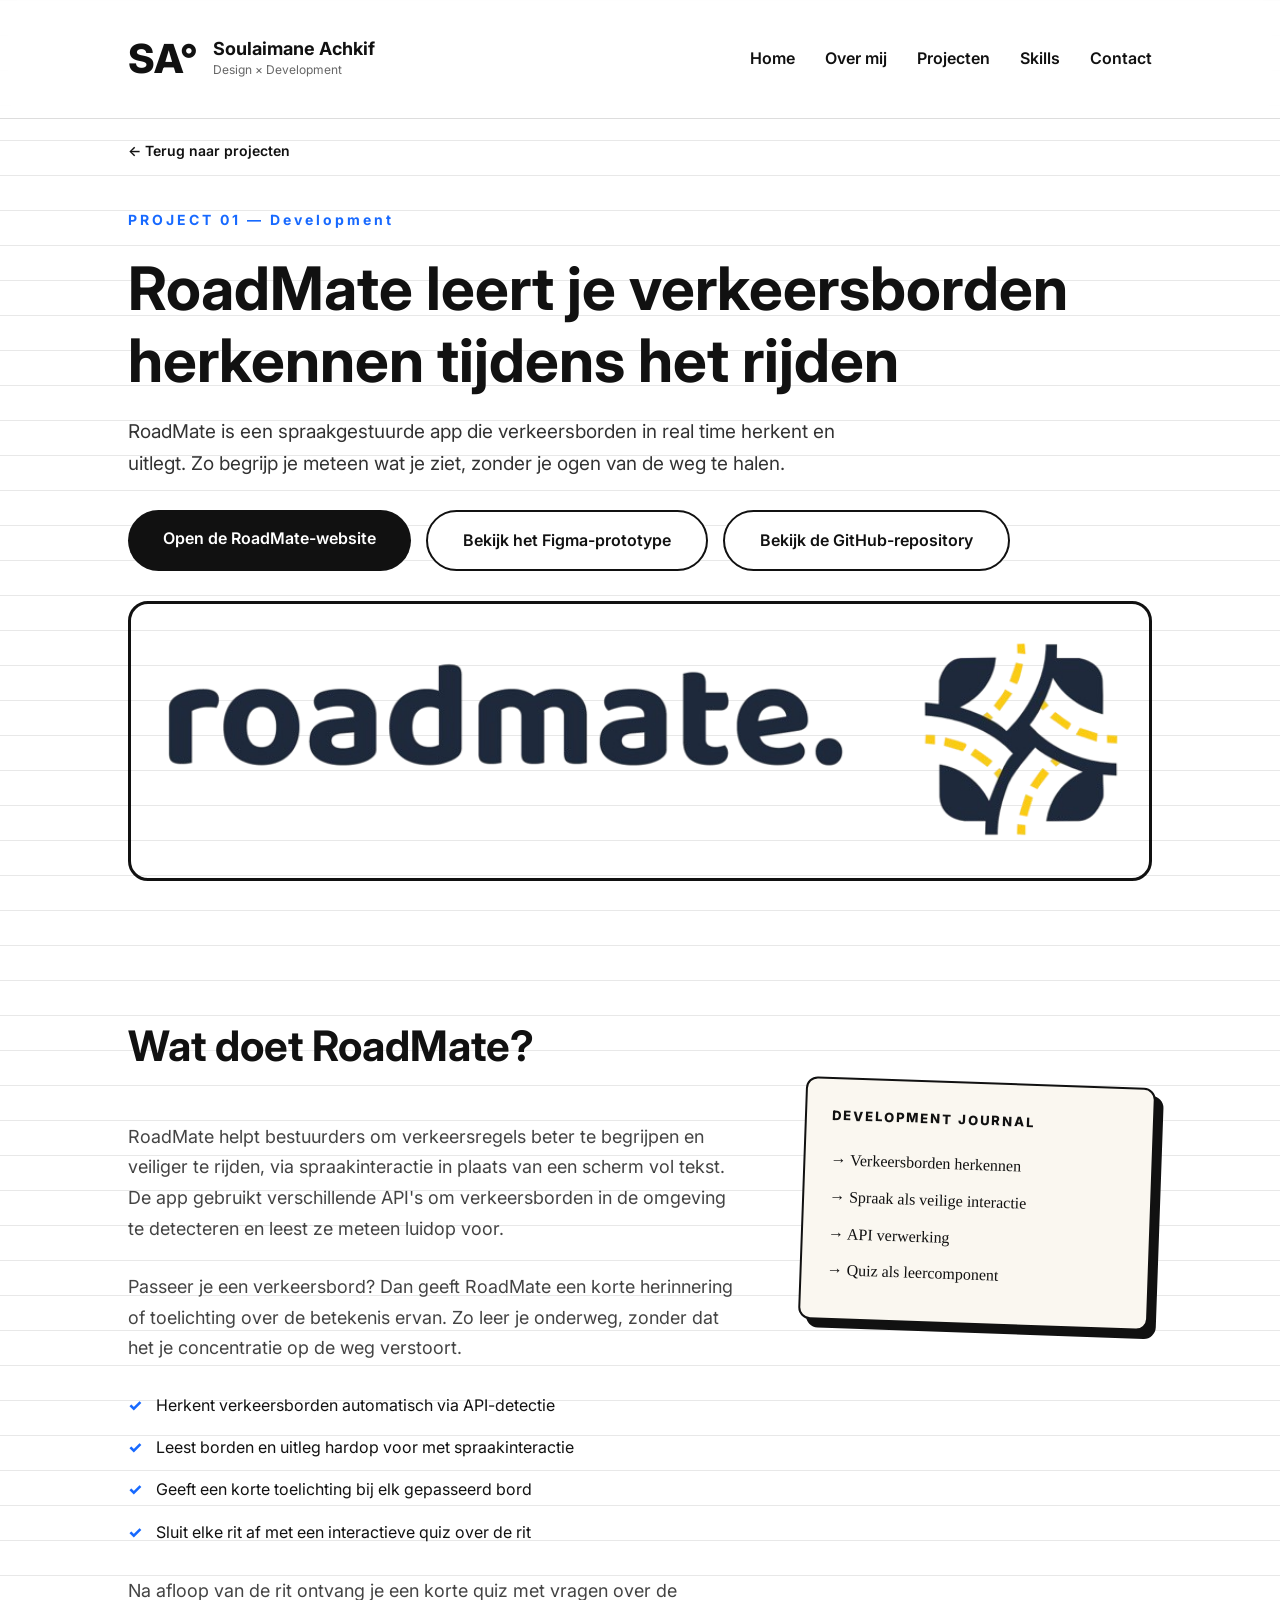
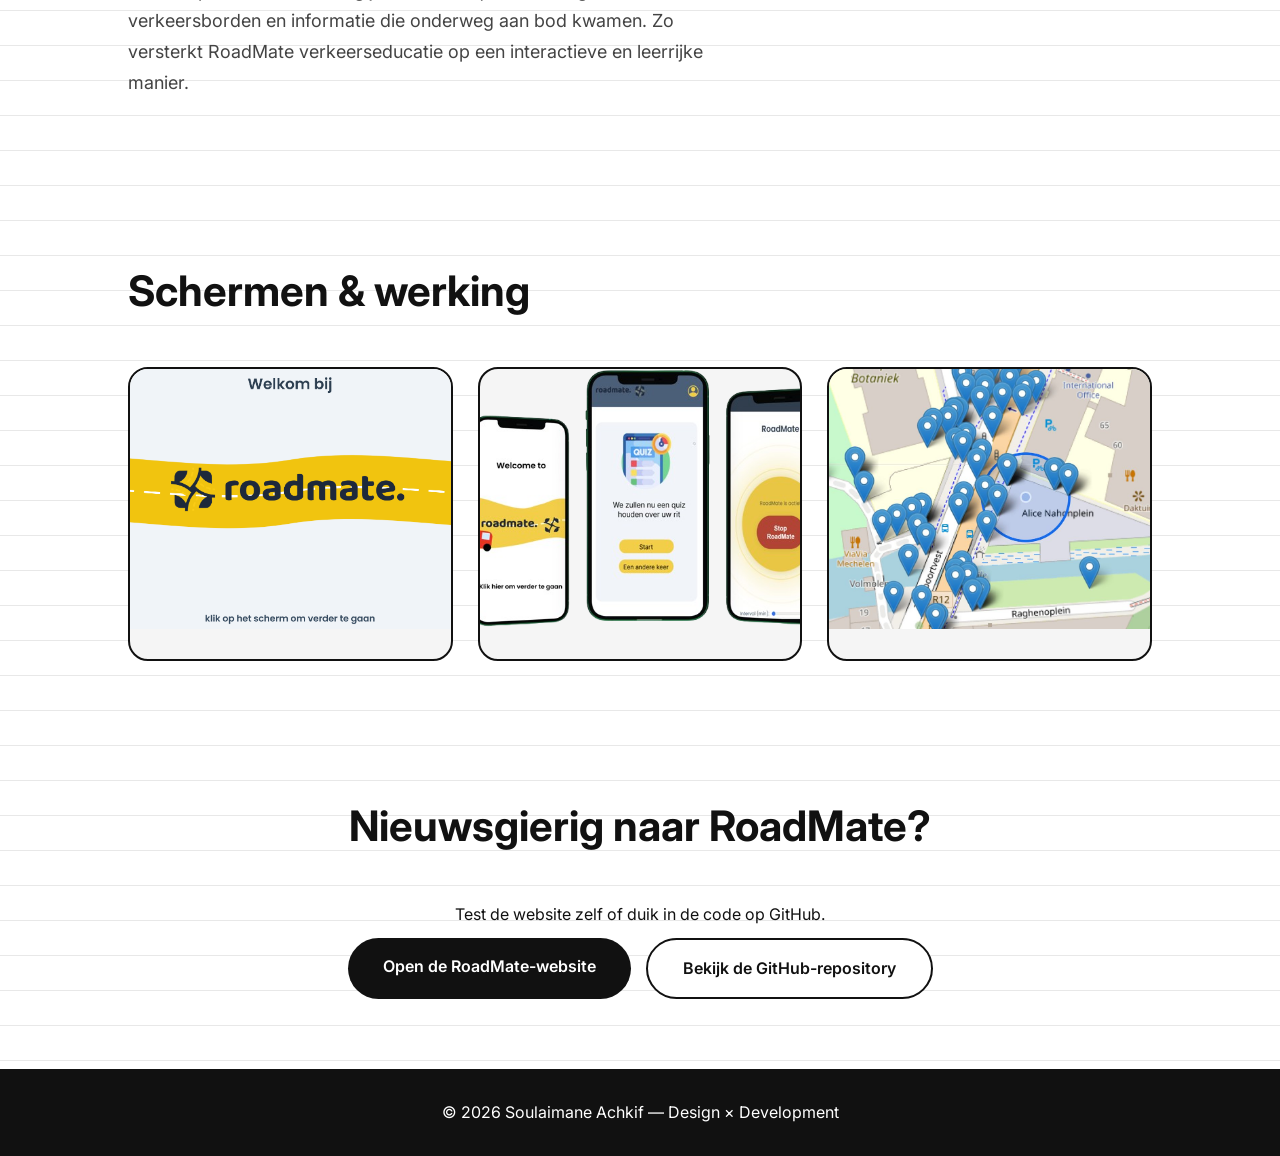
==== project1.html @ 0253dff3 "Eerste versie portfolio website" ====
<!DOCTYPE html>
<html lang="nl">

<head>

<meta charset="UTF-8">
<meta name="viewport" content="width=device-width, initial-scale=1.0">
<title>RoadMate: verkeersborden leren tijdens het rijden</title>

<meta name="description" content="RoadMate herkent verkeersborden via spraak, legt ze uit tijdens de rit en test je kennis met een quiz. Bekijk de live demo en het prototype.">

<link rel="stylesheet" href="style.css">
<link rel="icon" type="image/png" href="favicon.png">
</head>


<body>


<nav>

<div class="logo">

<span>SA°</span>

<div>
<h3>Soulaimane Achkif</h3>
<p>Design × Development</p>
</div>

</div>


<ul>

<li><a href="index.html#home">Home</a></li>
<li><a href="index.html#about">Over mij</a></li>
<li><a href="index.html#projects">Projecten</a></li>
<li><a href="index.html#skills">Skills</a></li>
<li><a href="index.html#contact">Contact</a></li>

</ul>


</nav>



<section class="project-hero">

<a class="back-link" href="index.html#projects">← Terug naar projecten</a>

<p class="small">PROJECT 01 — Development</p>

<h1>RoadMate leert je verkeersborden herkennen tijdens het rijden</h1>

<p class="lead">

RoadMate is een spraakgestuurde app die verkeersborden in real time herkent en uitlegt. Zo begrijp je meteen wat je ziet, zonder je ogen van de weg te halen.

</p>


<div class="cta-row">

<a class="button" href="https://roadmate-q5e8.onrender.com/" target="_blank" rel="noopener">Open de RoadMate-website</a>

<a class="button secondary" href="https://www.figma.com/design/7uHpOjbwOys7Y8EonG2HCG/Prototype---Roadmate?node-id=133-2210&p=f" target="_blank" rel="noopener">Bekijk het Figma-prototype</a>

<a class="button secondary" href="https://github.com/Achkif2004/Roadmate" target="_blank" rel="noopener">Bekijk de GitHub-repository</a>

</div>


<img class="project-hero-img" src="images/project1.png" alt="RoadMate app-logo">

</section>



<section>

<h2>Wat doet RoadMate?</h2>

<div class="story-layout">


<div class="text">

<p> RoadMate helpt bestuurders om verkeersregels beter te begrijpen en veiliger te rijden, via spraakinteractie in plaats van een scherm vol tekst. De app gebruikt verschillende API's om verkeersborden in de omgeving te detecteren en leest ze meteen luidop voor. </p> <p> Passeer je een verkeersbord? Dan geeft RoadMate een korte herinnering of toelichting over de betekenis ervan. Zo leer je onderweg, zonder dat het je concentratie op de weg verstoort. </p> <ul class="feature-list"> <li>Herkent verkeersborden automatisch via API-detectie</li> <li>Leest borden en uitleg hardop voor met spraakinteractie</li> <li>Geeft een korte toelichting bij elk gepasseerd bord</li> <li>Sluit elke rit af met een interactieve quiz over de rit</li> </ul> <p> Na afloop van de rit ontvang je een korte quiz met vragen over de verkeersborden en informatie die onderweg aan bod kwamen. Zo versterkt RoadMate verkeerseducatie op een interactieve en leerrijke manier. </p>
</div>



<aside class="sketchbook">


<p class="sketch-title">DEVELOPMENT JOURNAL</p>


<!-- <img src="images/roadmate-wireframe.png" 
alt="Wireframes en conceptschetsen van RoadMate"> -->


<div class="notes">

<p>→ Verkeersborden herkennen</p>

<p>→ Spraak als veilige interactie</p>

<p>→ API verwerking</p>

<p>→ Quiz als leercomponent</p>

</div>


</aside>


</div>

</section>



<section>

<h2>Schermen &amp; werking</h2>

<!-- Vervang de onderstaande afbeeldingen door je eigen screenshots, bv. images/project1-1.png -->

<div class="gallery">

<figure>
<img class="gallery-image" src="images/roadmate_desktop.png" alt="RoadMate scherm: live borddetectie tijdens het rijden">
<figcaption></figcaption>
</figure>

<figure>
<img class="gallery-image" src="images/roadmate mockups.png" alt="RoadMate scherm: toelichting bij een verkeersbord">
<figcaption></figcaption>
</figure>

<figure>
<img class="gallery-image" src="images/roadmate_gsm.jpg" alt="RoadMate scherm: quiz na de rit">
<figcaption></figcaption>
</figure>

</div>

</section>



<section id="contact">

<h2>Nieuwsgierig naar RoadMate?</h2>

<p>

Test de website zelf of duik in de code op GitHub.

</p>

<div class="cta-row" style="justify-content:center;">

<a class="button" href="https://roadmate-q5e8.onrender.com/" target="_blank" rel="noopener">Open de RoadMate-website</a>

<a class="button secondary" href="https://github.com/Achkif2004/Roadmate" target="_blank" rel="noopener">Bekijk de GitHub-repository</a>

</div>

</section>



<footer>

<p>

© 2026 Soulaimane Achkif — Design × Development

</p>


</footer>


<!-- IMAGE LIGHTBOX -->

<div class="lightbox">

    <div class="lightbox-paper">

        <button class="close-lightbox">×</button>

        <button class="prev-image">←</button>

        <img class="lightbox-image" src="" alt="">

        <button class="next-image">→</button>


    </div>

</div>


<script src="script.js"></script>


</body>

</html>
---- style.css ----
/* =========================
   GENERAL
========================= */

@import url('https://fonts.googleapis.com/css2?family=Inter:wght@300;400;600;700;800&display=swap');


*{
    margin:0;
    padding:0;
    box-sizing:border-box;
}


html{
    scroll-behavior:smooth;
}


body{

    font-family:'Inter', sans-serif;
    color:#111;
    background:white;

    /* notebook effect */

    background-image:
    linear-gradient(#e8e8e8 1px, transparent 1px);

    background-size:100% 35px;

    line-height:1.7;

}



img{

    max-width:100%;
    display:block;

}


a{

    text-decoration:none;
    color:inherit;

}



section{

    padding:70px 10%;

}


.hero{
    padding-top:0px;
}





h1,h2,h3{

    line-height:1.2;

}


h2{

    font-size:42px;
    margin-bottom:50px;

}


/* =========================
   NAVIGATION
========================= */


nav{

    position:sticky;
    top:0;

    z-index:100;

    display:flex;
    justify-content:space-between;
    align-items:center;

    padding:25px 10%;

    background:rgba(255,255,255,.85);

    backdrop-filter:blur(10px);

    border-bottom:1px solid #ddd;

}



.logo{

    display:flex;
    align-items:center;
    gap:15px;

}


.logo span{

    font-size:40px;
    font-weight:800;

}



.logo h3{

    font-size:18px;

}


.logo p{

    font-size:12px;
    color:#666;

}



nav ul{

    display:flex;
    gap:30px;
    list-style:none;

}



nav a{

    font-weight:600;

}


nav a:hover{

    color:#1769ff;

}



/* terug-naar-projecten link op detailpagina's */

.back-link{

    display:inline-flex;
    align-items:center;
    gap:8px;

    font-weight:600;
    font-size:14px;

    margin-bottom:25px;

}


.back-link:hover{

    color:#1769ff;

}



/* =========================
   HERO
========================= */


.hero{

    min-height:90vh;

    display:flex;

    align-items:center;

    justify-content:space-between;

    gap:50px;

}



.hero-text{

    max-width:700px;

}



.small{

    font-size:14px;
    letter-spacing:3px;
    font-weight:bold;

    color:#1769ff;

}



.hero h1{

    font-size:clamp(40px,6vw,75px);

    margin:25px 0;

}



.hero span{

    color:#1769ff;

}



.hero p{

    font-size:18px;

}



.button{

    display:inline-block;

    margin-top:25px;

    padding:15px 35px;

    background:#111;

    color:white;

    border-radius:50px;

    transition:.3s;

    font-weight:600;

}



.button:hover{

    background:#1769ff;

    transform:translateY(-5px);

}


.button.secondary{

    background:white;
    color:#111;
    border:2px solid #111;

}


.button.secondary:hover{

    background:#111;
    color:white;

}



.profile-card{

    width:330px;

    height:420px;

    overflow:hidden;

    border:3px solid #111;

    border-radius:20px;

    transform:translateY(-80px) rotate(3deg);

}



.profile-card img{

    width:100%;
    height:100%;
    object-fit:cover;

}



/* =========================
   ABOUT
========================= */


.about-container{

    display:flex;
    align-items:center;
    gap:90px;

    margin-top:0px;

}

.about-image{

    position:relative;

    width:340px;
    height:430px;

    flex-shrink:0;

    border:3px solid #111;
    border-radius:18px;

    overflow:hidden;

    background:white;

    transform:rotate(-3deg);

    box-shadow:
        12px 12px 0px #1769ff,
        0px 12px 35px rgba(0,0,0,.15);

    transition:.4s;

}

.about-image:hover{

    transform:rotate(0deg) translateY(-10px);

}

.about-image img{

    width:100%;
    height:100%;

    object-fit:cover;
    object-position:center;

}

.paperclip{

    position:absolute;

    top:-18px;
    left:50%;

    transform:translateX(-50%);

    width:42px;
    height:70px;

    border:5px solid #555;

    border-bottom:none;

    border-radius:30px 30px 0 0;

    background:transparent;

    z-index:20;

}



.text{

    max-width:700px;

}



.text p{

    margin-bottom:28px;

    font-size:18px;

    color:#444;

}

.text strong{

    color:#1769ff;

}




/* =========================
   PROJECTS
========================= */


.projects{

    display:grid;

    grid-template-columns:repeat(auto-fit,minmax(300px,1fr));

    gap:40px;

}



article{

    background:white;

    border:2px;

    border-radius:20px;

    overflow:hidden;

    transition:.4s;

}


a.project-card{

    display:block;

}


a.project-card article{

    height:100%;

}



article:hover{

    transform:translateY(-10px);

}



article img{

    height:230px;
    width:100%;

    object-fit:cover;
    object-position:center;

    background:#f5f5f5;

}


article img.contain{

    object-fit:contain;

    padding:25px;

}



article div{

    padding:25px;

}



.number{

    font-size:14px;

    color:#1769ff;

    font-weight:bold;

}


.view-project{

    display:inline-block;

    margin-top:15px;

    font-weight:700;

    font-size:14px;

    color:#1769ff;


}


.view-project::after{

    content:" →";

}

.view-project:hover{

    text-decoration:underline;

}



/* =========================
   SKILLS
========================= */

.skills-intro{

    max-width:750px;

    margin-bottom:50px;

    color:#555;

    font-size:18px;

}


.skills-grid{

    display:grid;

    grid-template-columns:repeat(auto-fit,minmax(400px,1fr));

    gap:40px;

}



.skill-card{

    background:white;

    border:3px solid #111;

    border-radius:20px;

    padding:35px;

    transition:.35s;

    transform:translateY(-8px);

    box-shadow:10px 10px 0px #1769ff;

}


.skill-card:hover{

    transform:translateX(10px);

}


.skill-card h3{

    margin-bottom:30px;

    font-size:28px;

}



.tech-icons{

    display:grid;

    grid-template-columns:repeat(3,1fr);

    gap:25px;

}



.tech{

    display:flex;

    flex-direction:column;

    align-items:center;

    gap:12px;

    transition:.3s;

}


.tech:hover{

    transform:translateY(-6px);

}



.tech img{

    width:55px;

    height:55px;

    object-fit:contain;

}



.tech span{

    font-size:15px;

    font-weight:600;

}


/* =========================
   PROJECT DETAIL PAGES
========================= */


.project-hero{

    min-height:60vh;

    display:flex;
    flex-direction:column;
    justify-content:center;

    gap:20px;

    margin-top:-50px;

}


.project-hero .small{

    display:inline-block;

}


.project-hero h1{

    font-size:clamp(36px,5vw,60px);

}


.project-hero .lead{

    font-size:19px;
    max-width:750px;
    color:#333;

}


.project-hero-img{

    width:100%;

    max-height:420px;

    object-fit:cover;

    border:3px solid #111;

    border-radius:20px;

    margin-top:10px;

}

.project-hero-img.contain-image{

    object-fit:contain;
    object-position: center;

    padding:25px;

    background:#f5f5f5;

}


/* =========================
   STORY + SKETCHBOOK
========================= */


.story-layout{

    display:grid;

    grid-template-columns:1fr 350px;

    gap:60px;

    align-items:start;

}



.sketchbook{

    background:#faf7f0;

    border:2px solid #111;

    border-radius:12px;

    padding:25px;

    transform:rotate(2deg);

    box-shadow:8px 8px 0 #111;
    margin-top: -40px;

}



.sketch-title{

    font-size:13px;

    font-weight:800;

    letter-spacing:2px;

    margin-bottom:20px;

}



.sketchbook img{

    width:100%;

    border:1px solid #111;

    margin-bottom:20px;

}



.notes{

    font-family:cursive;

    font-size:16px;

    line-height:1.8;

}



.notes p{

    margin:8px 0;

}



.cta-row{

    display:flex;

    flex-wrap:wrap;

    gap:15px;

    margin-top:10px;

}


.cta-row .button{

    margin-top:0;

}


.feature-list{

    list-style:none;

    display:grid;

    gap:15px;

    margin:0 0 30px 0;

}


.feature-list li{

    padding-left:28px;

    position:relative;

}


.feature-list li::before{

    content:"✓";

    position:absolute;
    left:0;

    color:#1769ff;
    font-weight:800;

}



.gallery{

    display:grid;

    grid-template-columns:repeat(auto-fit,minmax(280px,1fr));

    gap:25px;

    margin-top:20px;

}


.gallery figure{

    border:2px solid #111;
    border-radius:20px;

    overflow:hidden;

    background:#f5f5f5;

}


.gallery img,
.gallery video{

    width:100%;

    height:260px;

    object-fit:cover;

}


.gallery figcaption{

    padding:15px 20px;

    font-size:14px;

    color:#555;

}


.meta-row{

    display:flex;

    flex-wrap:wrap;

    gap:12px;

    margin-bottom:10px;

}


.meta-tag{

    font-size:13px;

    font-weight:600;

    padding:6px 16px;

    border:2px solid #111;

    border-radius:50px;

}


/* =========================
   IMAGE LIGHTBOX NOTEBOOK STYLE
========================= */


.lightbox{

    position:fixed;

    inset:0;

    background:rgba(0,0,0,.75);

    display:none;

    justify-content:center;

    align-items:center;

    z-index:999;


}


.lightbox.active{

    display:flex;

}



/* notebook papier */

.lightbox-paper{


    position:relative;

    width:min(90%,900px);

    background:#faf7f0;

    border:3px solid #111;

    border-radius:18px;

    padding:40px;


    box-shadow:
    12px 12px 0 #1769ff,
    0 20px 50px rgba(0,0,0,.4);


    transform:rotate(-1deg);

}



/* paperclip */

.lightbox-paper::before{
    /* box-shadow:2px 3px 5px rgba(0,0,0,.25); */

    content:"";

    position:absolute;

    top:-20px;

    left:-5px;


    width:45px;

    height:75px;


    border:5px solid #555;

    border-bottom:none;


    border-radius:30px 30px 0 0;


    background:transparent;


    transform:rotate(-35deg);


    z-index:10;

}




.lightbox-image{


    width:100%;

    max-height:70vh;

    object-fit:contain;


    border:2px solid #111;

    background:white;

}



/* knoppen */


.close-lightbox,
.prev-image,
.next-image{


    position:absolute;


    border:none;

    background:#111;

    color:white;


    width:45px;

    height:45px;


    border-radius:50%;


    font-size:22px;

    cursor:pointer;


    transition:.3s;


}



.close-lightbox:hover,
.prev-image:hover,
.next-image:hover{


    background:#1769ff;


}



.close-lightbox{


    top:15px;

    right:15px;


}



.prev-image{


    left:15px;

    top:50%;

    transform:translateY(-50%);


}



.next-image{


    right:15px;

    top:50%;

    transform:translateY(-50%);


}




.gallery-image{


    cursor:pointer;

    transition:.3s;


}



.gallery-image:hover{


    transform:scale(1.03);


}



/* =========================
   CONTACT
========================= */


#contact{

    text-align:center;

}

.email{
    margin-top:20px;
    font-weight:600;
    color:#1769ff;
}



/* =========================
   FOOTER
========================= */


footer{

    padding:30px;

    background:#111;

    color:white;

    text-align:center;

}



/* =========================
   ANIMATION
========================= */


.hidden{

    opacity:0;

    transform:translateY(40px);

    transition:1s;

}


.show{

    opacity:1;

    transform:none;

}



@media (prefers-reduced-motion: reduce){

    .hidden{

        opacity:1;
        transform:none;
        transition:none;

    }

}



/* =========================
   MOBILE
========================= */


@media(max-width:900px){


nav{

    flex-direction:column;

    gap:20px;

}



nav ul{

    flex-wrap:wrap;

    justify-content:center;

}



.hero{

    flex-direction:column;

    text-align:center;

}



.profile-card{

    width:280px;

}



.about-container{

    flex-direction:column;

    gap:50px;

}


.about-image{

    width:280px;

    height:360px;

}


.text{

    text-align:center;

}


.story-layout{

    grid-template-columns:1fr;

    gap:40px;

}


.sketchbook{

    max-width:400px;

    margin:auto;

}



section{

    padding:70px 5%;

}


.cta-row{

    justify-content:center;

}


}
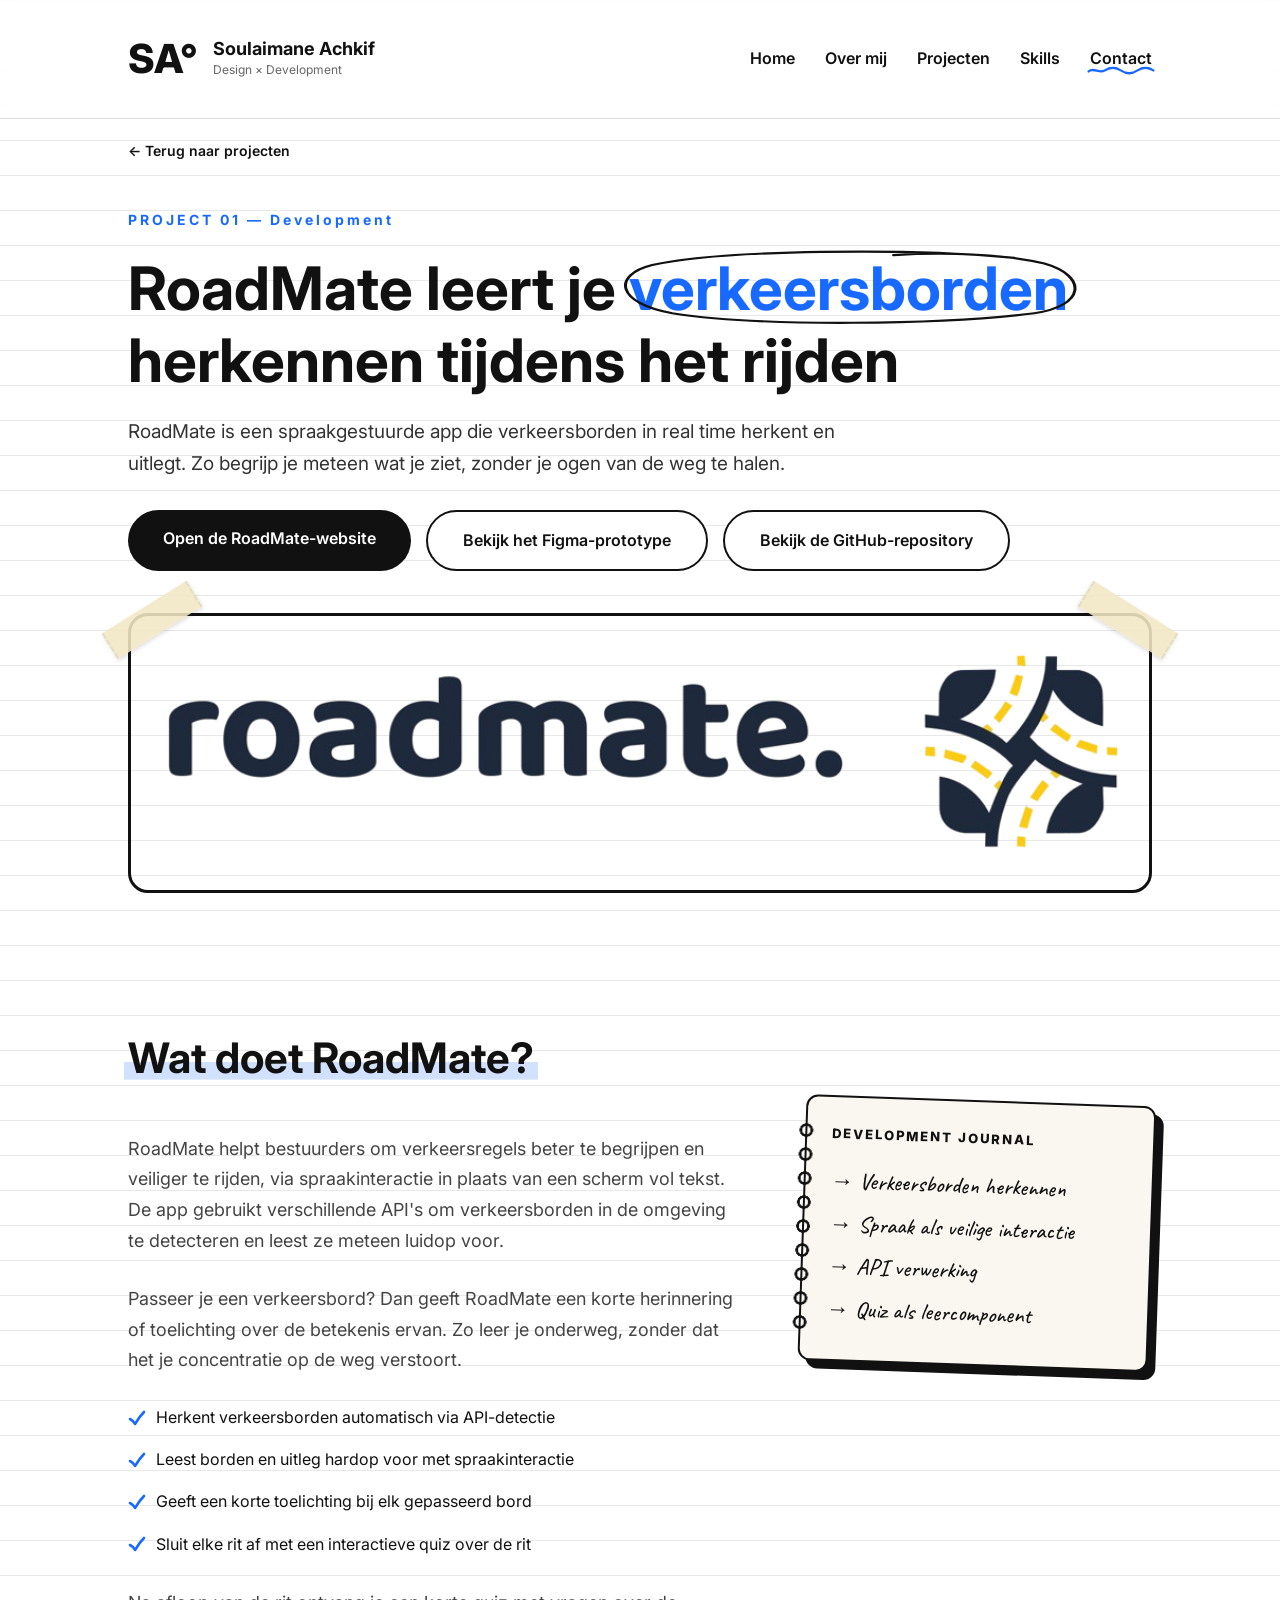
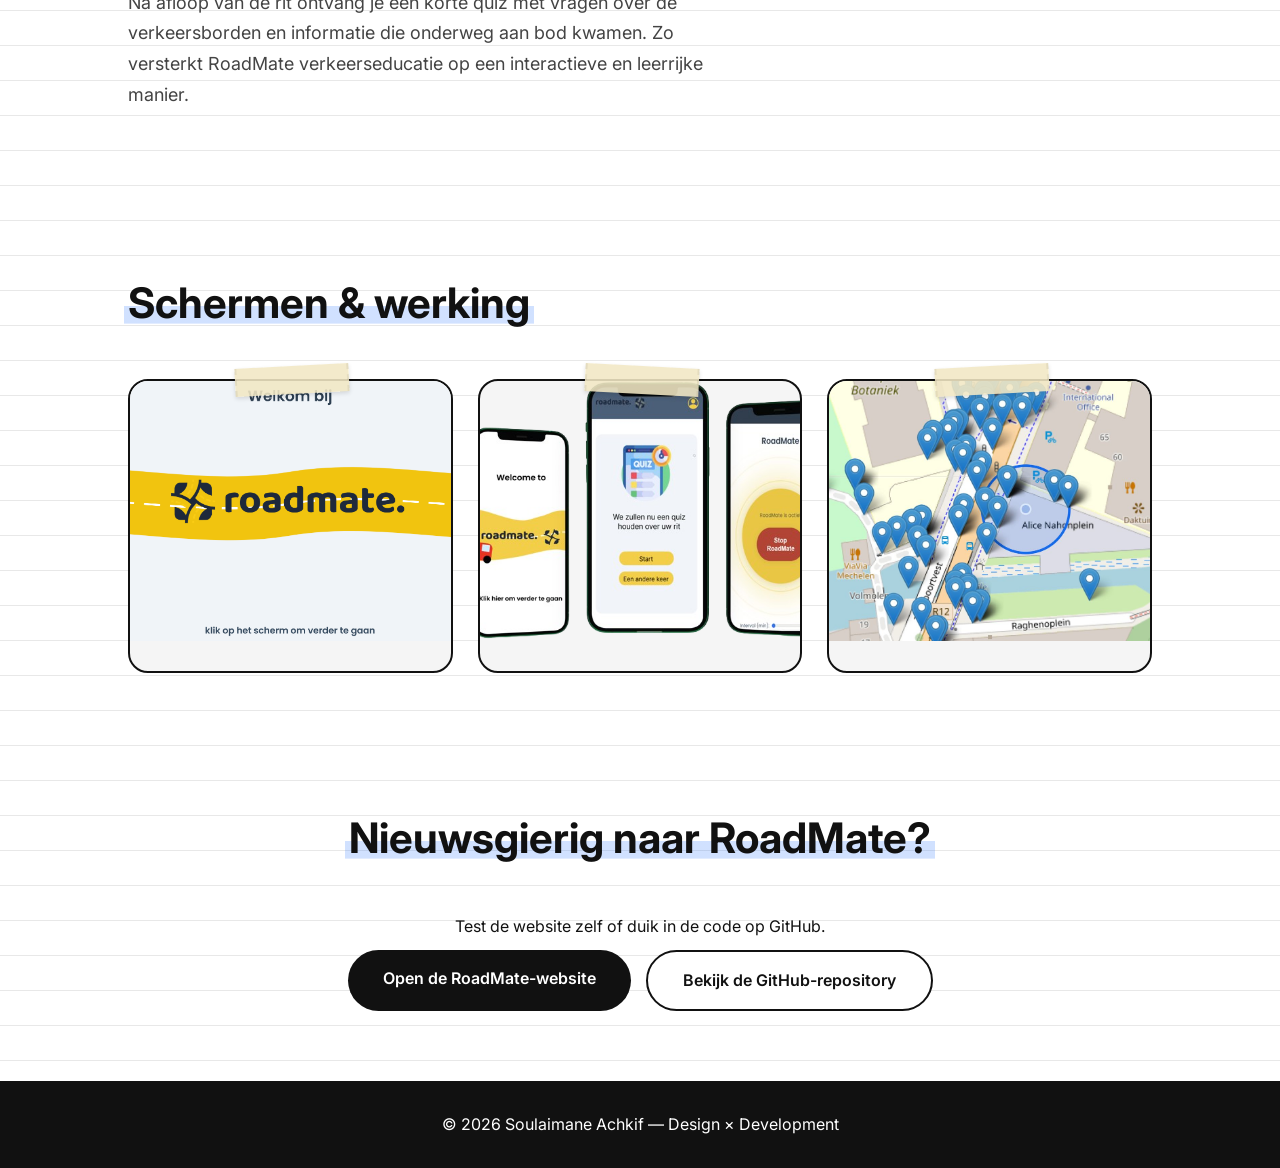
==== commit c24d172d: "Schetsboek-animaties toegevoegd aan portfolio - Homepage: potlood-scrollbalk, krabbels in de hero, g" ====
--- a/project1.html
+++ b/project1.html
@@ -20,27 +20,26 @@
 <nav>
 
 <div class="logo">
-
 <span>SA°</span>
-
 <div>
 <h3>Soulaimane Achkif</h3>
 <p>Design × Development</p>
 </div>
-
-</div>
-
-
-<ul>
-
+</div>
+
+<ul id="nav-menu">
 <li><a href="index.html#home">Home</a></li>
 <li><a href="index.html#about">Over mij</a></li>
 <li><a href="index.html#projects">Projecten</a></li>
 <li><a href="index.html#skills">Skills</a></li>
-<li><a href="index.html#contact">Contact</a></li>
-
+<li><a href="#contact">Contact</a></li>
 </ul>
 
+<button class="hamburger" id="hamburger" aria-label="Menu openen" aria-expanded="false">
+<span></span>
+<span></span>
+<span></span>
+</button>
 
 </nav>
 
@@ -52,7 +51,7 @@
 
 <p class="small">PROJECT 01 — Development</p>
 
-<h1>RoadMate leert je verkeersborden herkennen tijdens het rijden</h1>
+<h1>RoadMate leert je <span class="accent">verkeersborden<svg class="scribble scribble-circle" viewBox="0 0 470 110" preserveAspectRatio="none" aria-hidden="true"><path pathLength="1" d="M400 14 C 300 0, 110 2, 40 24 C 0 38, 4 78, 60 92 C 150 112, 330 108, 420 92 C 470 82, 474 40, 430 22 C 390 8, 330 6, 280 10"/></svg></span> herkennen tijdens het rijden</h1>
 
 <p class="lead">
 
@@ -68,6 +67,9 @@
 <a class="button secondary" href="https://www.figma.com/design/7uHpOjbwOys7Y8EonG2HCG/Prototype---Roadmate?node-id=133-2210&p=f" target="_blank" rel="noopener">Bekijk het Figma-prototype</a>
 
 <a class="button secondary" href="https://github.com/Achkif2004/Roadmate" target="_blank" rel="noopener">Bekijk de GitHub-repository</a>
+
+<!-- handgeschreven notitie met pijl naar de knoppen (enkel op grote schermen) -->
+<span class="hand-note cta-note" aria-hidden="true">test het zelf!<svg class="scribble" viewBox="0 0 62 34" aria-hidden="true"><path pathLength="1" d="M60 24 C 46 8, 26 4, 4 14 M 15 6 L 3 14 L 13 24"/></svg></span>
 
 </div>
 
--- a/style.css
+++ b/style.css
@@ -2,7 +2,26 @@
    GENERAL
 ========================= */
 
-@import url('https://fonts.googleapis.com/css2?family=Inter:wght@300;400;600;700;800&display=swap');
+@import url('https://fonts.googleapis.com/css2?family=Caveat:wght@500;700&family=Inter:wght@300;400;600;700;800&display=swap');
+
+
+:root{
+
+    --blue:#1769ff;
+    --ink:#111;
+
+    /* markeerstift achter de titels */
+    --marker:rgba(23,105,255,.2);
+
+    /* plakband op de foto's */
+    --tape:rgba(242,232,196,.88);
+
+    --hand:'Caveat', cursive;
+
+    --ease-out:cubic-bezier(.22,1,.36,1);
+    --ease-back:cubic-bezier(.34,1.56,.64,1);
+
+}
 
 
 *{
@@ -14,6 +33,7 @@
 
 html{
     scroll-behavior:smooth;
+    overflow-x:hidden;
 }
 
 
@@ -193,6 +213,70 @@
 }
 
 
+/* =========================
+   HAMBURGER MENU
+========================= */
+
+.hamburger{
+
+    display:none;
+
+    flex-direction:column;
+    justify-content:center;
+    gap:6px;
+
+    width:40px;
+    height:40px;
+
+    background:none;
+    border:none;
+
+    cursor:pointer;
+
+    z-index:200;
+
+}
+
+
+.hamburger span{
+
+    display:block;
+
+    width:100%;
+    height:3px;
+
+    background:#111;
+
+    border-radius:3px;
+
+    transition:.3s;
+
+}
+
+
+.hamburger.active span:nth-child(1){
+
+    transform:translateY(9px) rotate(45deg);
+
+}
+
+
+.hamburger.active span:nth-child(2){
+
+    opacity:0;
+
+}
+
+
+.hamburger.active span:nth-child(3){
+
+    transform:translateY(-9px) rotate(-45deg);
+
+}
+
+
+
+
 
 /* =========================
    HERO
@@ -312,11 +396,14 @@
 
 .profile-card{
 
+    position:relative;
+
     width:330px;
 
     height:420px;
 
-    overflow:hidden;
+    /* visible zodat het plakband en de notitie over de rand mogen */
+    overflow:visible;
 
     border:3px solid #111;
 
@@ -334,6 +421,8 @@
     height:100%;
     object-fit:cover;
 
+    border-radius:17px;
+
 }
 
 
@@ -365,7 +454,8 @@
     border:3px solid #111;
     border-radius:18px;
 
-    overflow:hidden;
+    /* visible zodat de paperclip boven de foto uitsteekt */
+    overflow:visible;
 
     background:white;
 
@@ -393,6 +483,8 @@
     object-fit:cover;
     object-position:center;
 
+    border-radius:15px;
+
 }
 
 .paperclip{
@@ -833,11 +925,13 @@
 
 .notes{
 
-    font-family:cursive;
-
-    font-size:16px;
-
-    line-height:1.8;
+    font-family:var(--hand);
+
+    font-size:23px;
+
+    font-weight:500;
+
+    line-height:1.5;
 
 }
 
@@ -1254,148 +1348,1570 @@
 
 
 
-/* =========================
-   ANIMATION
-========================= */
-
-
-.hidden{
+/* =========================================================
+   SCHETSBOEK ANIMATIES
+
+   Werkt samen met script.js:
+   - script.js geeft elementen een data-reveal="..." attribuut
+     (up, drop, pop, flip, write of draw)
+   - zodra een element in beeld komt, krijgt het de class .is-visible
+   - --delay bepaalt wanneer een element start, zo verschijnen
+     dingen één voor één
+
+   De animaties gebruiken de losse eigenschappen translate, rotate
+   en scale. Die komen bovenop de bestaande transform, dus de
+   schuine foto's en kaarten houden gewoon hun eigen stand.
+========================================================= */
+
+
+/* ---------- basis: verborgen tot het in beeld komt ---------- */
+
+.js [data-reveal]:not(.is-visible){
 
     opacity:0;
 
-    transform:translateY(40px);
-
-    transition:1s;
-
-}
-
-
-.show{
+}
+
+
+.js [data-reveal].is-visible{
+
+    animation:sa-up .8s var(--ease-out) var(--delay,0ms) backwards;
+
+}
+
+
+/* foto / kaart die op het blad "neergelegd" wordt */
+
+.js [data-reveal="drop"].is-visible{
+
+    animation-name:sa-drop;
+    animation-duration:.9s;
+    animation-timing-function:var(--ease-back);
+
+}
+
+
+/* klein icoontje dat opspringt */
+
+.js [data-reveal="pop"].is-visible{
+
+    animation-name:sa-pop;
+    animation-duration:.6s;
+    animation-timing-function:var(--ease-back);
+
+}
+
+
+/* schetsboek dat openslaat als een bladzijde */
+
+.js [data-reveal="flip"].is-visible{
+
+    animation-name:sa-flip;
+    animation-duration:1.1s;
+
+}
+
+
+/* tekst die letter per letter "geschreven" wordt */
+
+.js [data-reveal="write"].is-visible{
+
+    animation:none;
+
+}
+
+.js [data-reveal="write"].is-visible .char{
+
+    animation:sa-ink .3s ease calc(var(--delay,0ms) + var(--ci,0) * 32ms) backwards;
+
+}
+
+
+/* handgetekende lijn die zichzelf tekent */
+
+.js [data-reveal="draw"]:not(.is-visible){
 
     opacity:1;
 
-    transform:none;
-
-}
-
-
+}
+
+.js [data-reveal="draw"]:not(.is-visible) path{
+
+    stroke-dashoffset:1;
+
+}
+
+.js [data-reveal="draw"].is-visible{
+
+    animation:none;
+
+}
+
+.js [data-reveal="draw"].is-visible path{
+
+    animation:sa-draw var(--draw-time,.9s) ease-in-out var(--delay,0ms) backwards;
+
+}
+
+
+
+@keyframes sa-up{
+
+    from{ opacity:0; translate:0 40px; }
+
+}
+
+@keyframes sa-drop{
+
+    from{ opacity:0; translate:0 -70px; rotate:var(--from-rotate,-8deg); scale:1.08; }
+
+}
+
+@keyframes sa-pop{
+
+    from{ opacity:0; scale:.3; rotate:-14deg; }
+
+}
+
+@keyframes sa-flip{
+
+    from{ opacity:0; rotate:y -80deg; }
+
+}
+
+@keyframes sa-ink{
+
+    from{ opacity:0; }
+
+}
+
+@keyframes sa-draw{
+
+    from{ stroke-dashoffset:1; }
+    to{ stroke-dashoffset:0; }
+
+}
+
+@keyframes sa-wiggle{
+
+    0%,100%{ rotate:0deg; }
+    25%{ rotate:-10deg; }
+    50%{ rotate:8deg; }
+    75%{ rotate:-4deg; }
+
+}
+
+@keyframes sa-tape{
+
+    from{ opacity:0; scale:1.5; }
+
+}
+
+
+
+/* ---------- handgetekende krabbels (SVG) ---------- */
+
+.scribble{
+
+    position:absolute;
+
+    overflow:visible;
+
+    pointer-events:none;
+
+}
+
+
+.scribble path{
+
+    fill:none;
+
+    stroke:var(--ink);
+    stroke-width:4;
+    stroke-linecap:round;
+    stroke-linejoin:round;
+
+    /* samen met pathLength="1" in de HTML: zo kan elke lijn zichzelf tekenen */
+    stroke-dasharray:1 2;
+    stroke-dashoffset:0;
+
+}
+
+
+/* toegankelijk: tekst die enkel voor schermlezers bedoeld is */
+
+.sr-only{
+
+    position:absolute;
+
+    width:1px;
+    height:1px;
+
+    overflow:hidden;
+
+    clip:rect(0 0 0 0);
+    clip-path:inset(50%);
+
+    white-space:nowrap;
+
+}
+
+
+
+/* ---------- navigatie: potloodlijn + krabbel onder links ---------- */
+
+.scroll-pencil{
+
+    position:absolute;
+
+    left:0;
+    right:0;
+    bottom:-1px;
+
+    height:2px;
+
+    pointer-events:none;
+
+}
+
+
+.scroll-pencil-line{
+
+    position:absolute;
+    inset:0;
+
+    background:var(--ink);
+
+    transform:scaleX(0);
+    transform-origin:left center;
+
+}
+
+
+.scroll-pencil-icon{
+
+    position:absolute;
+
+    left:-44px;
+    top:-6px;
+
+    width:44px;
+    height:14px;
+
+    opacity:0;
+
+    transition:opacity .3s;
+
+}
+
+
+.scroll-pencil-icon svg{
+
+    display:block;
+
+    transform-origin:100% 50%;
+
+}
+
+
+.scroll-pencil.is-writing .scroll-pencil-icon{
+
+    opacity:1;
+
+}
+
+
+.scroll-pencil.is-moving .scroll-pencil-icon svg{
+
+    animation:sa-pencil .18s ease-in-out infinite alternate;
+
+}
+
+
+@keyframes sa-pencil{
+
+    from{ rotate:-7deg; }
+    to{ rotate:5deg; }
+
+}
+
+
+#nav-menu a{
+
+    position:relative;
+
+}
+
+
+#nav-menu a::after{
+
+    content:"";
+
+    position:absolute;
+
+    left:-3px;
+    right:-3px;
+    bottom:-7px;
+
+    height:9px;
+
+    background:url("data:image/svg+xml,%3Csvg xmlns='http://www.w3.org/2000/svg' viewBox='0 0 100 10' preserveAspectRatio='none'%3E%3Cpath d='M2 6 C 10 1, 18 9, 26 5 S 42 1, 50 5 S 66 9, 74 5 S 90 1, 98 5' fill='none' stroke='%231769ff' stroke-width='2.6' stroke-linecap='round'/%3E%3C/svg%3E") no-repeat center / 100% 100%;
+
+    clip-path:inset(0 100% 0 0);
+
+    transition:clip-path .45s var(--ease-out);
+
+}
+
+
+#nav-menu a:hover::after,
+#nav-menu a:focus-visible::after,
+#nav-menu a.is-active::after{
+
+    clip-path:inset(0 0 0 0);
+
+}
+
+
+
+/* ---------- hero ---------- */
+
+.hero h1 .word{
+
+    display:inline-block;
+
+    color:inherit;
+
+}
+
+
+.hero h1 .accent{
+
+    position:relative;
+
+    display:inline-block;
+
+    color:var(--blue);
+
+}
+
+
+/* dubbele onderlijn onder "design" */
+
+.scribble-underline{
+
+    left:-.04em;
+    bottom:.02em;
+
+    width:calc(100% + .08em);
+    height:.22em;
+
+}
+
+.scribble-underline path{
+
+    stroke-width:3.5;
+
+}
+
+
+/* cirkel rond "technologie" */
+
+.scribble-circle{
+
+    left:-.28em;
+    top:-.06em;
+
+    width:calc(100% + .56em);
+    height:1.3em;
+
+}
+
+.scribble-circle path{
+
+    stroke-width:3;
+
+}
+
+
+/* plakband op de profielfoto (en op de grote foto van een projectpagina) */
+
+.profile-card::before,
+.profile-card::after,
+.tape-frame::before,
+.tape-frame::after{
+
+    content:"";
+
+    position:absolute;
+
+    top:-14px;
+
+    width:96px;
+    height:30px;
+
+    background:var(--tape);
+
+    border-left:2px dashed rgba(0,0,0,.06);
+    border-right:2px dashed rgba(0,0,0,.06);
+
+    box-shadow:0 2px 4px rgba(0,0,0,.12);
+
+    z-index:5;
+
+}
+
+.profile-card::before{
+
+    left:-30px;
+
+    transform:rotate(-38deg);
+
+}
+
+.profile-card::after{
+
+    right:-30px;
+
+    transform:rotate(38deg);
+
+}
+
+
+.js .profile-card:not(.is-visible)::before,
+.js .profile-card:not(.is-visible)::after,
+.js .tape-frame:not(.is-visible)::before,
+.js .tape-frame:not(.is-visible)::after{
+
+    opacity:0;
+
+}
+
+.js .profile-card.is-visible::before,
+.js .tape-frame.is-visible::before{
+
+    animation:sa-tape .45s var(--ease-back) calc(var(--delay,0ms) + 750ms) backwards;
+
+}
+
+.js .profile-card.is-visible::after,
+.js .tape-frame.is-visible::after{
+
+    animation:sa-tape .45s var(--ease-back) calc(var(--delay,0ms) + 900ms) backwards;
+
+}
+
+
+/* handgeschreven notities ("dat ben ik!", "zeg gerust hallo!") */
+
+.hand-note,
+.hero .hand-note{
+
+    position:absolute;
+
+    width:max-content;
+
+    font-family:var(--hand);
+    font-weight:700;
+    font-size:30px;
+    line-height:1;
+
+    color:var(--ink);
+
+    pointer-events:none;
+
+}
+
+.hand-note span,
+.hero .hand-note span{
+
+    color:inherit;
+
+}
+
+.hand-note .scribble path{
+
+    stroke-width:2.6;
+
+}
+
+
+.profile-note{
+
+    top:calc(100% + 22px);
+    right:6%;
+
+    rotate:-5deg;
+
+}
+
+.profile-note .scribble{
+
+    right:100%;
+    bottom:30%;
+
+    width:58px;
+    height:62px;
+
+    margin-right:6px;
+
+}
+
+
+
+/* ---------- over mij: paperclip die op de foto klikt ---------- */
+
+.js .about-image.is-visible .paperclip{
+
+    animation:sa-clip .6s var(--ease-back) calc(var(--delay,0ms) + 650ms) backwards;
+
+}
+
+.about-image:hover .paperclip{
+
+    animation:sa-wiggle .6s ease-in-out;
+
+}
+
+.paperclip{
+
+    transform-origin:50% 100%;
+
+}
+
+@keyframes sa-clip{
+
+    from{ opacity:0; translate:0 -40px; }
+
+}
+
+
+
+/* ---------- titels: markeerstift ---------- */
+
+.marker{
+
+    padding:0 .1em;
+    margin:0 -.1em;
+
+    background-image:linear-gradient(var(--marker),var(--marker));
+    background-repeat:no-repeat;
+    background-position:0 88%;
+    background-size:100% .42em;
+
+    -webkit-box-decoration-break:clone;
+    box-decoration-break:clone;
+
+}
+
+.js [data-reveal].is-visible .marker{
+
+    animation:sa-mark .8s var(--ease-out) calc(var(--delay,0ms) + 350ms) backwards;
+
+}
+
+@keyframes sa-mark{
+
+    from{ background-size:0% .42em; }
+
+}
+
+
+
+/* ---------- projecten ---------- */
+
+.number{
+
+    position:relative;
+
+    display:inline-block;
+
+}
+
+.number .scribble{
+
+    left:-.5em;
+    top:-.1em;
+
+    width:calc(100% + 1em);
+    height:1.9em;
+
+}
+
+.number .scribble path{
+
+    stroke:var(--blue);
+    stroke-width:2.2;
+    stroke-dashoffset:1;
+
+    transition:stroke-dashoffset .5s ease;
+
+}
+
+a.project-card:hover .number .scribble path,
+a.project-card:focus-visible .number .scribble path{
+
+    stroke-dashoffset:0;
+
+}
+
+.view-project::after{
+
+    display:inline-block;
+
+    margin-left:.3em;
+
+    transition:translate .3s var(--ease-out);
+
+}
+
+a.project-card:hover .view-project::after{
+
+    translate:6px 0;
+
+}
+
+@media (hover:hover){
+
+    a.project-card:nth-child(odd):hover article{
+
+        transform:translateY(-10px) rotate(-1.2deg);
+
+    }
+
+    a.project-card:nth-child(even):hover article{
+
+        transform:translateY(-10px) rotate(1.2deg);
+
+    }
+
+}
+
+
+
+/* ---------- skills ---------- */
+
+.tech:hover img{
+
+    animation:sa-wiggle .6s ease-in-out;
+
+}
+
+
+
+/* ---------- contact ---------- */
+
+.contact-cta{
+
+    position:relative;
+
+    display:inline-block;
+
+}
+
+.contact-note{
+
+    right:calc(100% + 80px);
+    top:30px;
+
+    rotate:-6deg;
+
+}
+
+.contact-note .scribble{
+
+    left:calc(100% + 8px);
+    top:-4px;
+
+    width:62px;
+    height:34px;
+
+}
+
+
+
+/* ---------- projectpagina's ---------- */
+
+.story-layout{
+
+    perspective:1400px;
+
+}
+
+.sketchbook{
+
+    transform-origin:0% 50%;
+
+}
+
+.notes p{
+
+    width:fit-content;
+
+}
+
+.back-link{
+
+    transition:color .3s, translate .3s var(--ease-out);
+
+}
+
+.back-link:hover{
+
+    translate:-4px 0;
+
+}
+
+/* titel: woord per woord + een krabbel die bij het project past */
+
+.project-hero{
+
+    position:relative;
+
+}
+
+.project-hero h1 .word{
+
+    display:inline-block;
+
+}
+
+.project-hero h1 .accent{
+
+    position:relative;
+
+    display:inline-block;
+
+    color:var(--blue);
+
+}
+
+/* stoomwolkjes boven "Ramen" */
+
+.scribble-steam{
+
+    left:16%;
+    bottom:74%;
+
+    width:68%;
+    height:.44em;
+
+}
+
+.scribble-steam path{
+
+    stroke-width:3;
+
+}
+
+/* vinkje achter "voltooiing" (neemt zelf plaats in, zodat het mee naar een nieuwe regel gaat) */
+
+.scribble.scribble-check{
+
+    position:relative;
+
+    display:inline-block;
+
+    width:.72em;
+    height:.72em;
+
+    margin-left:.12em;
+
+    vertical-align:-.02em;
+
+}
+
+.scribble-check path{
+
+    stroke-width:9;
+
+}
+
+
+/* handgeschreven notitie naast de intro */
+
+.project-hero .lead{
+
+    position:relative;
+
+}
+
+.lead-note{
+
+    left:calc(100% + 60px);
+    top:6px;
+
+    rotate:-6deg;
+
+}
+
+.lead-note .scribble{
+
+    right:55%;
+    top:calc(100% + 4px);
+
+    width:70px;
+    height:60px;
+
+}
+
+
+/* handgeschreven notitie rechts naast de knoppen */
+
+.cta-note{
+
+    display:none;
+
+}
+
+.cta-note .scribble{
+
+    right:calc(100% + 8px);
+    top:-4px;
+
+    width:62px;
+    height:34px;
+
+}
+
+@media (min-width: 1301px){
+
+    .project-hero .cta-row{
+
+        position:relative;
+
+        width:fit-content;
+
+    }
+
+    .cta-note{
+
+        display:block;
+
+        left:calc(100% + 80px);
+        top:50%;
+
+        margin-top:-.5em;
+
+        rotate:-4deg;
+
+    }
+
+}
+
+
+/* grote projectfoto met plakband */
+
+.tape-frame{
+
+    position:relative;
+
+    margin-top:22px;
+
+}
+
+.tape-frame .project-hero-img{
+
+    margin-top:0;
+
+}
+
+.tape-frame::before{
+
+    left:-26px;
+    top:-8px;
+
+    transform:rotate(-32deg);
+
+}
+
+.tape-frame::after{
+
+    right:-26px;
+    top:-8px;
+
+    transform:rotate(32deg);
+
+}
+
+
+/* galerij: foto's met een stukje plakband en handgeschreven onderschrift */
+
+.gallery-item{
+
+    position:relative;
+
+}
+
+.gallery-item > figure{
+
+    height:100%;
+
+}
+
+.gallery-item::before{
+
+    content:"";
+
+    position:absolute;
+
+    top:-13px;
+    left:50%;
+
+    width:110px;
+    height:28px;
+
+    margin-left:-55px;
+
+    background:var(--tape);
+
+    border-left:2px dashed rgba(0,0,0,.06);
+    border-right:2px dashed rgba(0,0,0,.06);
+
+    box-shadow:0 2px 4px rgba(0,0,0,.12);
+
+    transform:rotate(var(--tape-rotate,-3deg));
+
+    z-index:5;
+
+}
+
+.js .gallery-item:not(.is-visible)::before{
+
+    opacity:0;
+
+}
+
+.js .gallery-item.is-visible::before{
+
+    animation:sa-tape .45s var(--ease-back) calc(var(--delay,0ms) + 700ms) backwards;
+
+}
+
+.gallery figcaption{
+
+    font-family:var(--hand);
+    font-size:22px;
+    font-weight:500;
+
+    line-height:1.3;
+
+    color:#333;
+
+}
+
+
+/* schetsboek: spiraal langs de rug */
+
+.sketchbook{
+
+    position:relative;
+
+}
+
+.sketchbook::before{
+
+    content:"";
+
+    position:absolute;
+
+    left:-11px;
+    top:22px;
+    bottom:22px;
+
+    width:20px;
+
+    background:radial-gradient(circle at 50% 50%, transparent 0 4px, var(--ink) 4.5px 6.5px, transparent 7px) 0 0 / 20px 24px repeat-y;
+
+}
+
+
+/* getekende vinkjes in de opsomming */
+
+.js .feature-list li::before{
+
+    display:none;
+
+}
+
+.scribble-tick{
+
+    --draw-time:.45s;
+
+    left:0;
+    top:.35em;
+
+    width:18px;
+    height:16px;
+
+}
+
+.scribble-tick path{
+
+    stroke:var(--blue);
+    stroke-width:2.6;
+
+}
+
+
+/* lightbox: het papier valt op tafel, foto's schuiven */
+
+.lightbox.active .lightbox-paper{
+
+    animation:sa-drop .55s var(--ease-back);
+
+}
+
+.lightbox-image.is-swapping{
+
+    animation:sa-swap .4s var(--ease-out);
+
+}
+
+@keyframes sa-swap{
+
+    from{ opacity:0; translate:var(--swap-from,40px) 0; rotate:1.5deg; }
+
+}
+
+
+
+/* ---------- kleinere schermen ---------- */
+
+@media (max-width: 1150px){
+
+    /* te weinig plaats naast de intro */
+    .lead-note{
+
+        display:none;
+
+    }
+
+}
+
+@media (max-width: 1024px){
+
+    /* de foto staat hier boven de tekst, dus geen notitie eronder */
+    .profile-note{
+
+        display:none;
+
+    }
+
+}
+
+@media (max-width: 768px){
+
+    /* knop mag hier weer de volle breedte nemen */
+    .contact-cta{
+
+        display:block;
+
+    }
+
+    .contact-note{
+
+        display:none;
+
+    }
+
+    /* kleiner plakband op de grote projectfoto */
+    .tape-frame::before,
+    .tape-frame::after{
+
+        width:62px;
+        height:22px;
+
+        top:-6px;
+
+    }
+
+    .tape-frame::before{
+
+        left:-12px;
+
+    }
+
+    .tape-frame::after{
+
+        right:-12px;
+
+    }
+
+}
+
+
+
+/* ---------- geen animatie als de bezoeker dat vraagt, of bij printen ---------- */
 
 @media (prefers-reduced-motion: reduce){
 
-    .hidden{
+    .js [data-reveal],
+    .js [data-reveal] .char,
+    .js [data-reveal] .marker,
+    .js [data-reveal]::before,
+    .js [data-reveal]::after,
+    .js [data-reveal] path,
+    .lightbox-paper,
+    .lightbox-image,
+    .paperclip,
+    .tech img{
+
+        animation:none !important;
+        opacity:1 !important;
+
+    }
+
+    .scroll-pencil-icon svg{
+
+        animation:none !important;
+
+    }
+
+    #nav-menu a::after,
+    .number .scribble path{
+
+        transition:none;
+
+    }
+
+}
+
+@media print{
+
+    .js [data-reveal],
+    .js [data-reveal] .char{
+
+        opacity:1 !important;
+        animation:none !important;
+
+    }
+
+    .scroll-pencil{
+
+        display:none;
+
+    }
+
+}
+
+
+
+/* =========================================================
+   RESPONSIVE — TABLET (max-width: 1024px)
+========================================================= */
+
+@media (max-width: 1024px){
+
+    section{
+
+        padding:60px 6%;
+
+    }
+
+    /* --- hamburger aan, volledig menu uit --- */
+
+    .hamburger{
+
+        display:flex;
+
+    }
+
+    nav ul#nav-menu{
+
+        position:fixed;
+
+        top:0;
+        right:0;
+
+        width:70%;
+        max-width:340px;
+        height:100vh;
+
+        margin:0;
+        padding:100px 40px;
+
+        background:#fff;
+
+        flex-direction:column;
+
+        align-items:flex-start;
+
+        gap:35px;
+
+        box-shadow:-10px 0 30px rgba(0,0,0,.15);
+
+        transform:translateX(100%);
+        visibility:hidden;
+        pointer-events:none;
+
+        transition:transform .4s ease, visibility 0s linear .4s;
+
+        z-index:150;
+
+        overflow-y:auto;
+
+    }
+
+    nav ul#nav-menu.active{
+
+        transform:translateX(0);
+        visibility:visible;
+        pointer-events:auto;
+
+        transition:transform .4s ease, visibility 0s linear 0s;
+
+    }
+
+    nav ul#nav-menu li{
+
+        width:100%;
+
+    }
+
+    nav ul#nav-menu a{
+
+        font-size:20px;
+
+    }
+
+    /* overlay achter het menu */
+
+    .nav-overlay{
+
+        content:"";
+
+        position:fixed;
+
+        inset:0;
+
+        background:rgba(0,0,0,.4);
+
+        opacity:0;
+
+        pointer-events:none;
+
+        transition:.3s;
+
+        z-index:140;
+
+    }
+
+    .nav-overlay.active{
 
         opacity:1;
+
+        pointer-events:auto;
+
+    }
+
+    /* --- hero --- */
+
+    .hero{
+
+        flex-direction:column-reverse;
+
+        text-align:center;
+
+        min-height:auto;
+
+        padding-top:40px;
+
+        padding-bottom:60px;
+
+        gap:40px;
+
+    }
+
+    .hero-text{
+
+        max-width:100%;
+
+    }
+
+    .hero p{
+
+        margin:0 auto;
+
+        max-width:600px;
+
+    }
+
+    .profile-card{
+
         transform:none;
-        transition:none;
-
-    }
-
-}
-
-
-
-/* =========================
-   MOBILE
-========================= */
-
-
-@media(max-width:900px){
-
-
-nav{
-
-    flex-direction:column;
-
-    gap:20px;
-
-}
-
-
-
-nav ul{
-
-    flex-wrap:wrap;
-
-    justify-content:center;
-
-}
-
-
-
-.hero{
-
-    flex-direction:column;
-
-    text-align:center;
-
-}
-
-
-
-.profile-card{
-
-    width:280px;
-
-}
-
-
-
-.about-container{
-
-    flex-direction:column;
-
-    gap:50px;
-
-}
-
-
-.about-image{
-
-    width:280px;
-
-    height:360px;
-
-}
-
-
-.text{
-
-    text-align:center;
-
-}
-
-
-.story-layout{
-
-    grid-template-columns:1fr;
-
-    gap:40px;
-
-}
-
-
-.sketchbook{
-
-    max-width:400px;
-
-    margin:auto;
-
-}
-
-
-
-section{
-
-    padding:70px 5%;
-
-}
-
-
-.cta-row{
-
-    justify-content:center;
-
-}
-
-
-}+
+        width:280px;
+        height:340px;
+
+        margin:0 auto;
+
+    }
+
+    /* --- about --- */
+
+    .about-container{
+
+        flex-direction:column;
+
+        gap:50px;
+
+        text-align:center;
+
+    }
+
+    .about-image{
+
+        margin:0 auto;
+
+        transform:rotate(-2deg);
+
+    }
+
+    .text{
+
+        max-width:100%;
+
+    }
+
+    /* --- skills --- */
+
+    .skills-grid{
+
+        grid-template-columns:1fr;
+
+    }
+
+    /* --- project detail --- */
+
+    .story-layout{
+
+        grid-template-columns:1fr;
+
+    }
+
+    .sketchbook{
+
+        margin-top:0;
+
+        transform:rotate(0deg);
+
+    }
+
+}
+
+
+/* =========================================================
+   RESPONSIVE — MOBIEL (max-width: 768px)
+========================================================= */
+
+@media (max-width: 768px){
+
+    nav{
+
+        padding:20px 6%;
+
+    }
+
+    .logo span{
+
+        font-size:32px;
+
+    }
+
+    .logo h3{
+
+        font-size:16px;
+
+    }
+
+    h2{
+
+        font-size:32px;
+
+        margin-bottom:35px;
+
+    }
+
+    .hero h1{
+
+        font-size:clamp(32px,8vw,48px);
+
+        margin:18px 0;
+
+    }
+
+    .hero p{
+
+        font-size:16px;
+
+    }
+
+    .button{
+
+        width:100%;
+
+        text-align:center;
+
+        padding:15px 25px;
+
+    }
+
+    .profile-card{
+
+        width:220px;
+        height:280px;
+
+    }
+
+    .about-image{
+
+        width:100%;
+        max-width:300px;
+        height:360px;
+
+    }
+
+    .text p{
+
+        font-size:16px;
+
+    }
+
+    /* --- projecten --- */
+
+    .projects{
+
+        grid-template-columns:1fr;
+
+        gap:25px;
+
+    }
+
+    /* --- project detail --- */
+
+    .project-hero{
+
+        margin-top:-30px;
+
+        min-height:auto;
+
+    }
+
+    .project-hero h1{
+
+        font-size:clamp(28px,7vw,40px);
+
+    }
+
+    .project-hero .lead{
+
+        font-size:16px;
+
+    }
+
+    .cta-row{
+
+        flex-direction:column;
+
+    }
+
+    .cta-row .button{
+
+        width:100%;
+
+        text-align:center;
+
+    }
+
+    .gallery{
+
+        grid-template-columns:1fr;
+
+    }
+
+    .gallery img,
+    .gallery video{
+
+        height:220px;
+
+    }
+
+    /* --- lightbox --- */
+
+    .lightbox-paper{
+
+        width:95%;
+
+        padding:25px;
+
+    }
+
+    .close-lightbox,
+    .prev-image,
+    .next-image{
+
+        width:38px;
+        height:38px;
+
+        font-size:18px;
+
+    }
+
+}
+
+
+/* =========================================================
+   RESPONSIVE — KLEINE GSM (max-width: 480px)
+========================================================= */
+
+@media (max-width: 480px){
+
+    section{
+
+        padding:50px 6%;
+
+    }
+
+    h2{
+
+        font-size:26px;
+
+    }
+
+    .hero h1{
+
+        font-size:clamp(28px,9vw,36px);
+
+    }
+
+    .small{
+
+        font-size:12px;
+        letter-spacing:2px;
+
+    }
+
+    .skill-card{
+
+        padding:25px;
+
+        box-shadow:6px 6px 0px #1769ff;
+
+    }
+
+    .tech-icons{
+
+        grid-template-columns:repeat(2,1fr);
+
+    }
+
+    nav ul#nav-menu{
+
+        width:85%;
+
+        padding:90px 30px;
+
+    }
+
+}
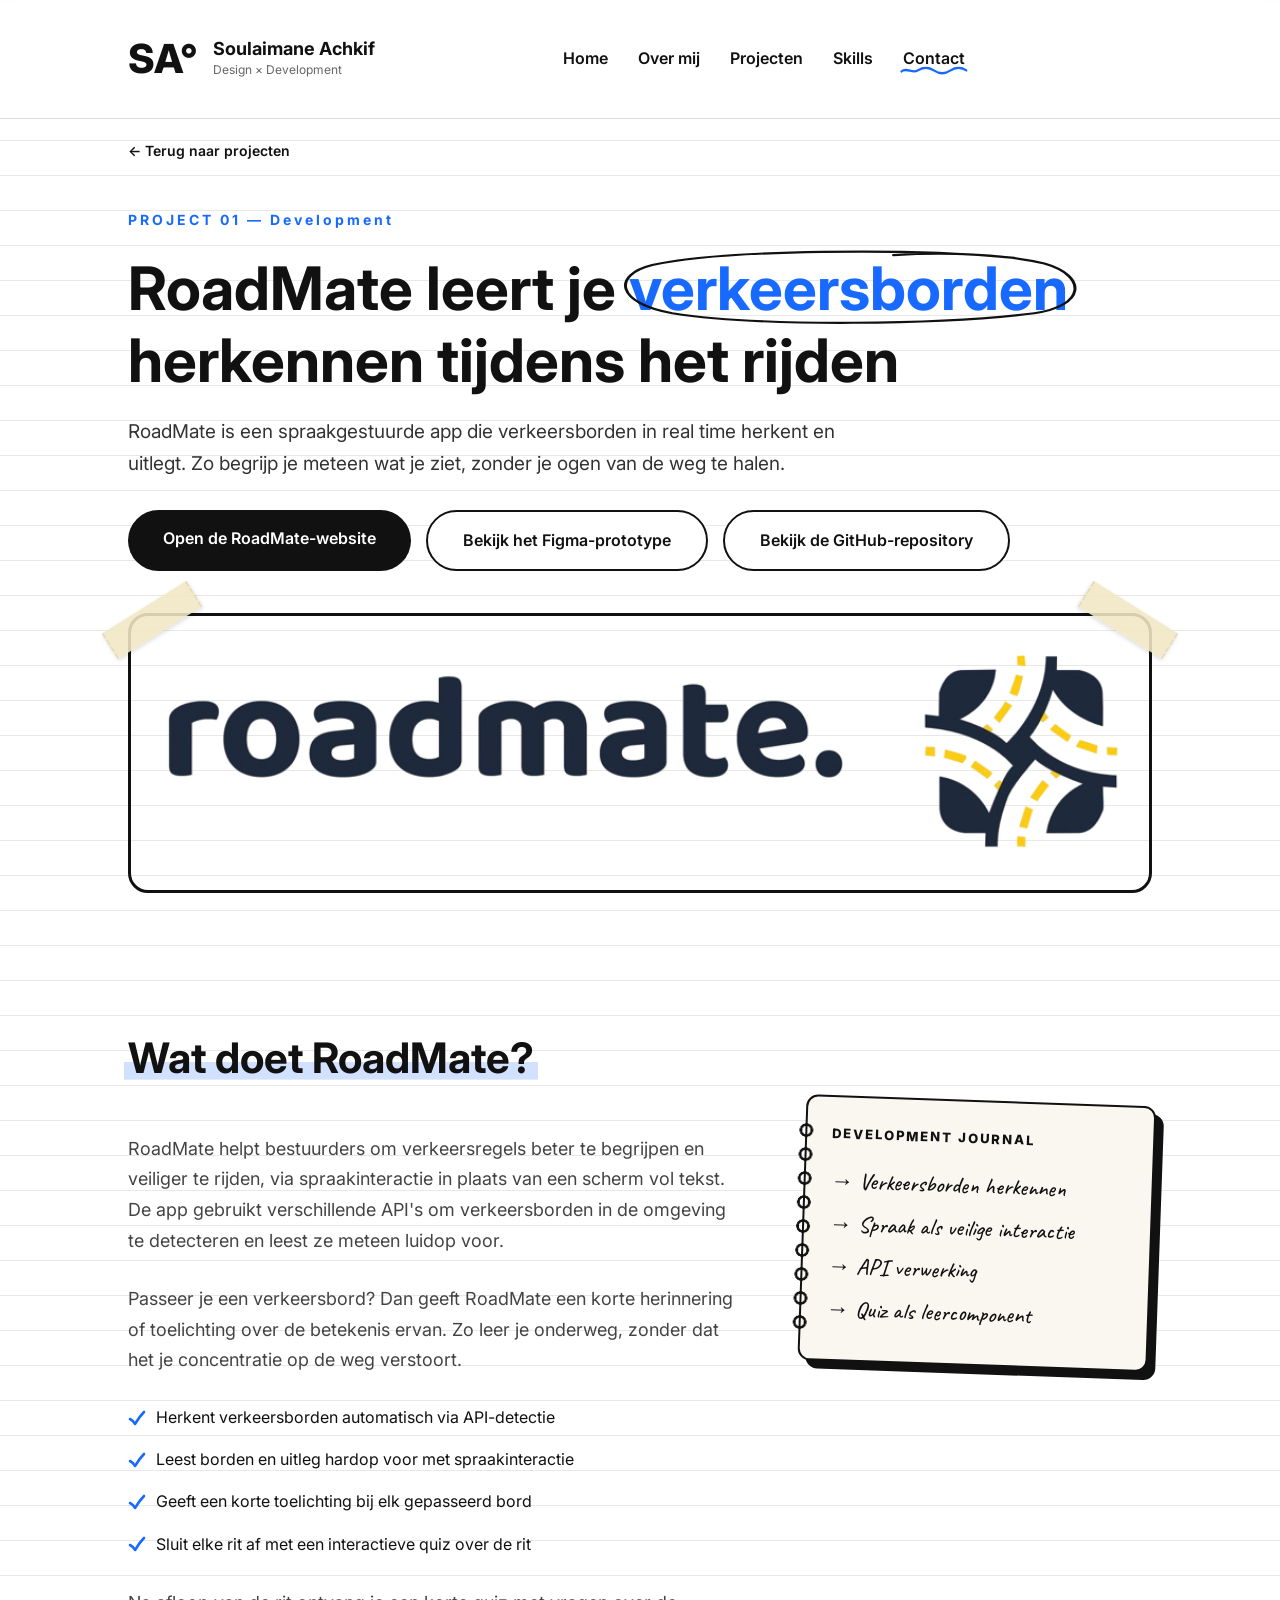
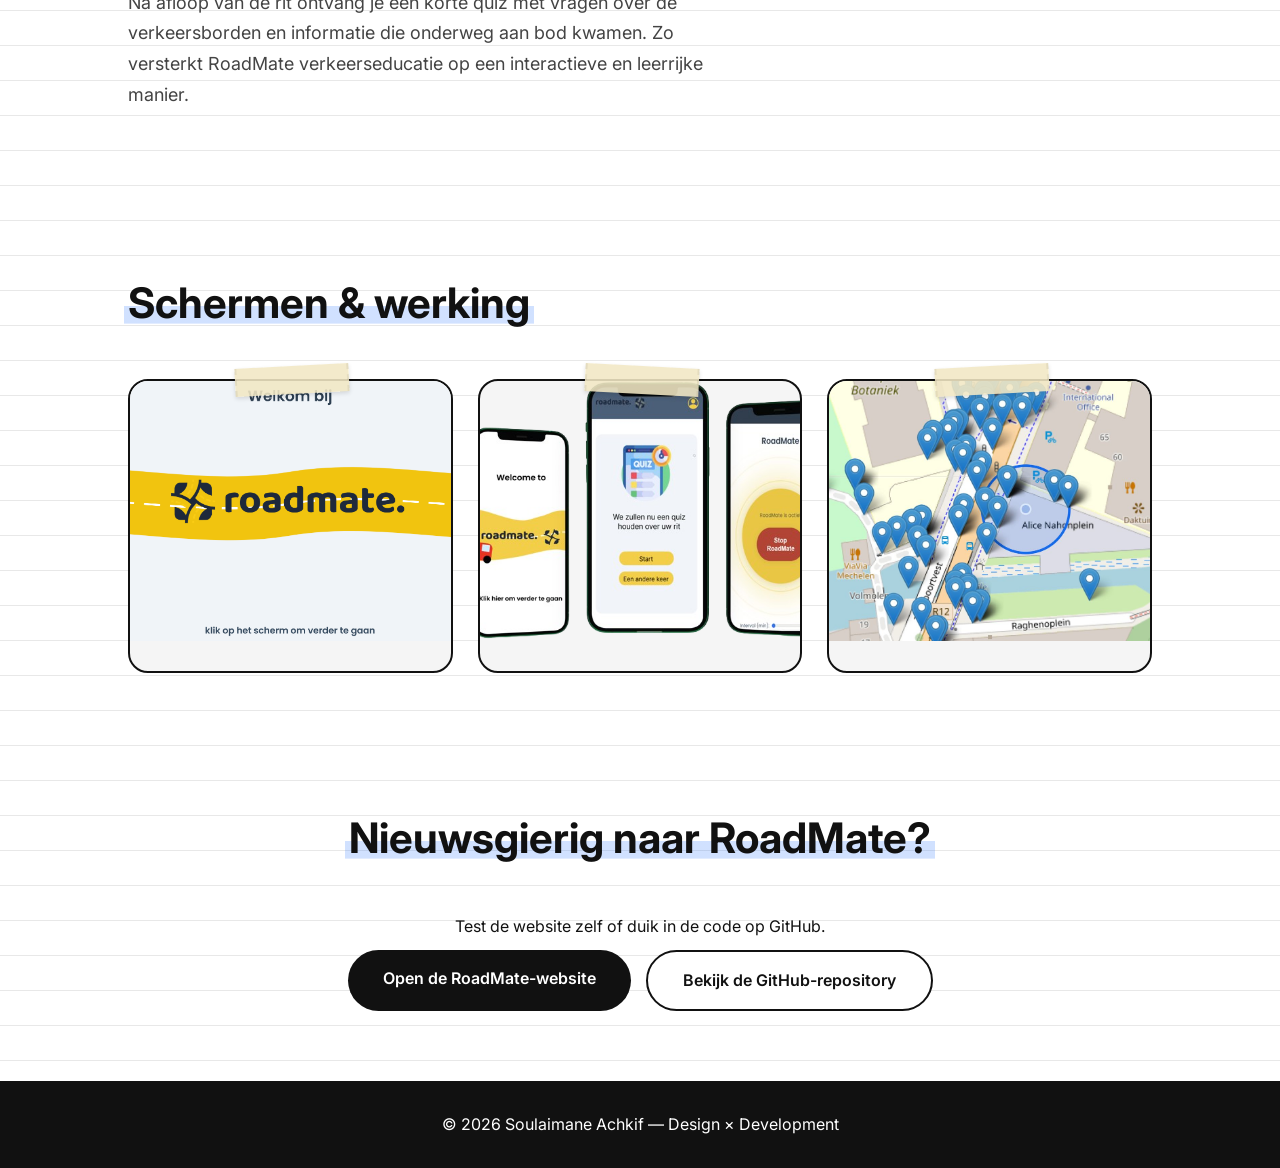
==== commit d3af4849: "add: integrate Contentsquare tracking script in project HTML files" ====
--- a/project1.html
+++ b/project1.html
@@ -11,6 +11,8 @@
 
 <link rel="stylesheet" href="style.css">
 <link rel="icon" type="image/png" href="favicon.png">
+<!-- Contentsquare tracking -->
+<script defer src="https://t.contentsquare.net/uxa/fad1ed898991e.js"></script>
 </head>
 
 
@@ -62,7 +64,7 @@
 
 <div class="cta-row">
 
-<a class="button" href="https://roadmate-q5e8.onrender.com/" target="_blank" rel="noopener">Open de RoadMate-website</a>
+<a class="button" href="https://roadmate.gt.tc/" target="_blank" rel="noopener">Open de RoadMate-website</a>
 
 <a class="button secondary" href="https://www.figma.com/design/7uHpOjbwOys7Y8EonG2HCG/Prototype---Roadmate?node-id=133-2210&p=f" target="_blank" rel="noopener">Bekijk het Figma-prototype</a>
 
@@ -167,7 +169,7 @@
 
 <div class="cta-row" style="justify-content:center;">
 
-<a class="button" href="https://roadmate-q5e8.onrender.com/" target="_blank" rel="noopener">Open de RoadMate-website</a>
+<a class="button" href="https://roadmate.gt.tc/" target="_blank" rel="noopener">Open de RoadMate-website</a>
 
 <a class="button secondary" href="https://github.com/Achkif2004/Roadmate" target="_blank" rel="noopener">Bekijk de GitHub-repository</a>
 
--- a/style.css
+++ b/style.css
@@ -38,6 +38,11 @@
 
 
 body{
+
+    /* niets mag breder zijn dan het scherm (anders kan je op gsm opzij
+       schuiven en lijkt de navigatie te verdwijnen). 'clip' i.p.v. 'hidden'
+       zodat de sticky navigatie blijft werken */
+    overflow-x:clip;
 
     font-family:'Inter', sans-serif;
     color:#111;
@@ -2511,6 +2516,19 @@
 
     /* --- hamburger aan, volledig menu uit --- */
 
+    /* geen blur-filter op mobiel: een filter maakt van de nav het
+       referentiekader voor position:fixed, waardoor het uitschuifmenu
+       en de donkere overlay niet meer over het hele scherm lagen */
+
+    nav{
+
+        backdrop-filter:none;
+        -webkit-backdrop-filter:none;
+
+        background:rgba(255,255,255,.97);
+
+    }
+
     .hamburger{
 
         display:flex;
@@ -2527,6 +2545,7 @@
         width:70%;
         max-width:340px;
         height:100vh;
+        height:100dvh;
 
         margin:0;
         padding:100px 40px;
